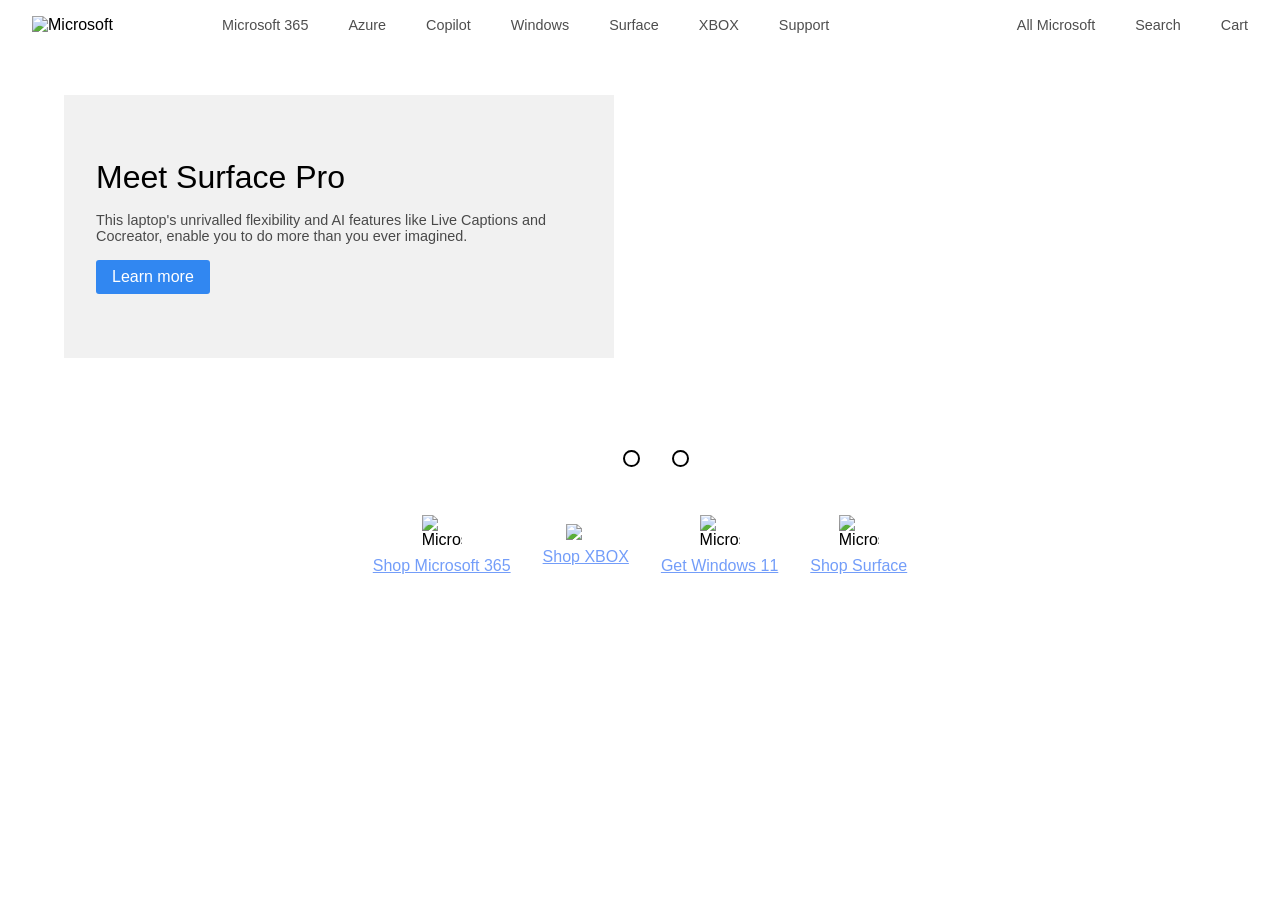
==== prequisite/css/index.html @ f9d5843f "setup cohort learning" ====
<!DOCTYPE html>
<html lang="en">

<head>
    <meta charset="UTF-8">
    <meta name="viewport" content="width=device-width, initial-scale=1.0">
    <title>Document</title>
    <link rel="stylesheet" href="style.css">
    <link href="https://cdn.jsdelivr.net/npm/remixicon@4.9.0/fonts/remixicon.css" rel="stylesheet" />
</head>

<body>
    <nav>
        <div class="left">
            <img src="https://uhf.microsoft.com/images/microsoft/RE1Mu3b.png" alt="Microsoft">
            <a href="#"> Microsoft 365 </a>
            <a href="#"> Azure </a>
            <a href="#"> Copilot </a>
            <a href="#"> Windows </a>
            <a href="#"> Surface </a>
            <a href="#"> XBOX </a>
            <a href="#"> Support </a>
        </div>
        <div class="right">
            <a href="#"> All Microsoft</a>
            <a href="#"> Search</a>
            <a href="#"> Cart</a>
        </div>
    </nav>
    <section>
        <div class="center">
            <div class="left-box">
                <h1>
                    Meet Surface Pro
                </h1>
                <p>This laptop's unrivalled flexibility and AI features like Live Captions and Cocreator, enable you to
                    do more than you ever imagined.
                </p>
                <button>Learn more</button>
            </div>
        </div>
    </section>
    <div class="controls">
        <i class="ri-play-circle-line"></i>
        <i class="ri-arrow-left-s-line"></i>
        <div class="line"></div>
        <div class="line"></div>
        <i id="right" class="ri-arrow-left-s-line"></i>
    </div>
    <div class="icons">
        <div class="first">
            <img src="https://cdn-dynmedia-1.microsoft.com/is/content/microsoftcorp/Link-List-Icons-Microsoft-365?wid=40&hei=40"
                alt="Microsoft">
            <a href="#">Shop Microsoft 365</a>
        </div>
        <div class="second">
            <img
                src="https://cdn-dynmedia-1.microsoft.com/is/content/microsoftcorp/Link-List-Icons-Xbox-Games-Consoles?wid=40&hei=40">
            <a href="#">Shop XBOX</a>
        </div>
        <div class="third">
            <img src="https://cdn-dynmedia-1.microsoft.com/is/content/microsoftcorp/Link-List-Icons-Microsoft-365?wid=40&hei=40"
                alt="Microsoft">
            <a href="#">Get Windows 11</a>
        </div>
        <div class="fourth">
            <img src="https://cdn-dynmedia-1.microsoft.com/is/content/microsoftcorp/Link-List-Icons-Surface-Devices?wid=40&hei=40"
                alt="Microsoft">
            <a href="#">Shop Surface</a>
        </div>
    </div>
</body>

</html>
---- prequisite/css/style.css ----
* {
  margin: 0;
  padding: 0;
  box-sizing: border-box;
  font-family: sans-serif;
}
html,
body {
  height: 100%;
  width: 100%;
}

nav {
  display: flex;
  justify-content: space-between;
  align-items: center;
  padding: 1rem 2rem;
}

.left,
.right {
  display: flex;
  gap: 40px;
  align-items: center;
  justify-content: center;
}

.left > img {
  width: 150px;
}

.left > a,
.right > a {
  text-decoration: none;
  color: rgba(0, 0, 0, 0.699);
  font-size: 0.9rem;
}

.left > a:hover,
.right > a:hover {
  border-bottom: 2px solid black;
}

.center {
  height: 30vw;
  width: 100%;
  background-image: url("https://cdn-dynmedia-1.microsoft.com/is/image/microsoftcorp/Highlight-Surface-Pro-AI-11Ed-Sapphire-MC001-3000x1682:VP5-1920x600");
  background-position: center;
  background-size: cover;
  display: flex;
  align-items: center;
  padding: 1rem 2rem;
}

.left-box {
  border: none;
  background-color: #f1f1f1;
  width: 550px;
  padding: 4rem 2rem;

  margin-bottom: 2rem;
  margin-left: 2rem;
}

.left-box > h1 {
  font-size: 2rem;
  margin-bottom: 1rem;
  font-weight: 300;
}

.left-box > p {
  font-size: 0.9rem;
  margin-bottom: 1rem;
  color: rgba(0, 0, 0, 0.699);
}

.left-box > button {
  text-decoration: none;
  color: white;
  background-color: rgb(49, 135, 241);
  padding: 0.5rem 1rem;
  font-size: 1rem;
  border: none;
  border-radius: 3px;
}

.left-box > button:hover {
  background-color: rgba(22, 118, 236, 0.8);
  cursor: pointer;
}

.controls {
  display: flex;
  justify-content: center;
  align-items: center;
  gap: 2rem;
  padding: 1rem 0;
}

.controls > i {
  font-size: 1.5rem;
}

.line {
  padding: 0.4rem;
  border-radius: 50%;
  border: 2px solid rgb(0, 0, 0);
}

.line:nth-last-child(1) {
  border: 1px solid rgba(169, 38, 38, 0.699);
  /* background-color: rgba(0, 0, 0, 0.699); */
}

#right {
  rotate: 180deg;
}

.icons {
  padding: 2rem 0;
  display: flex;
  justify-content: center;
  align-items: center;
  gap: 2rem;
}

.icons > div {
  display: flex;
  justify-content: center;
  align-items: center;
  gap: 0.5rem;
  flex-direction: column;
}

.icons > div > a {
  color: rgba(55, 115, 246, 0.699);
  font-weight: 500;
}

.icons > div > img {
  width: 40px;
}
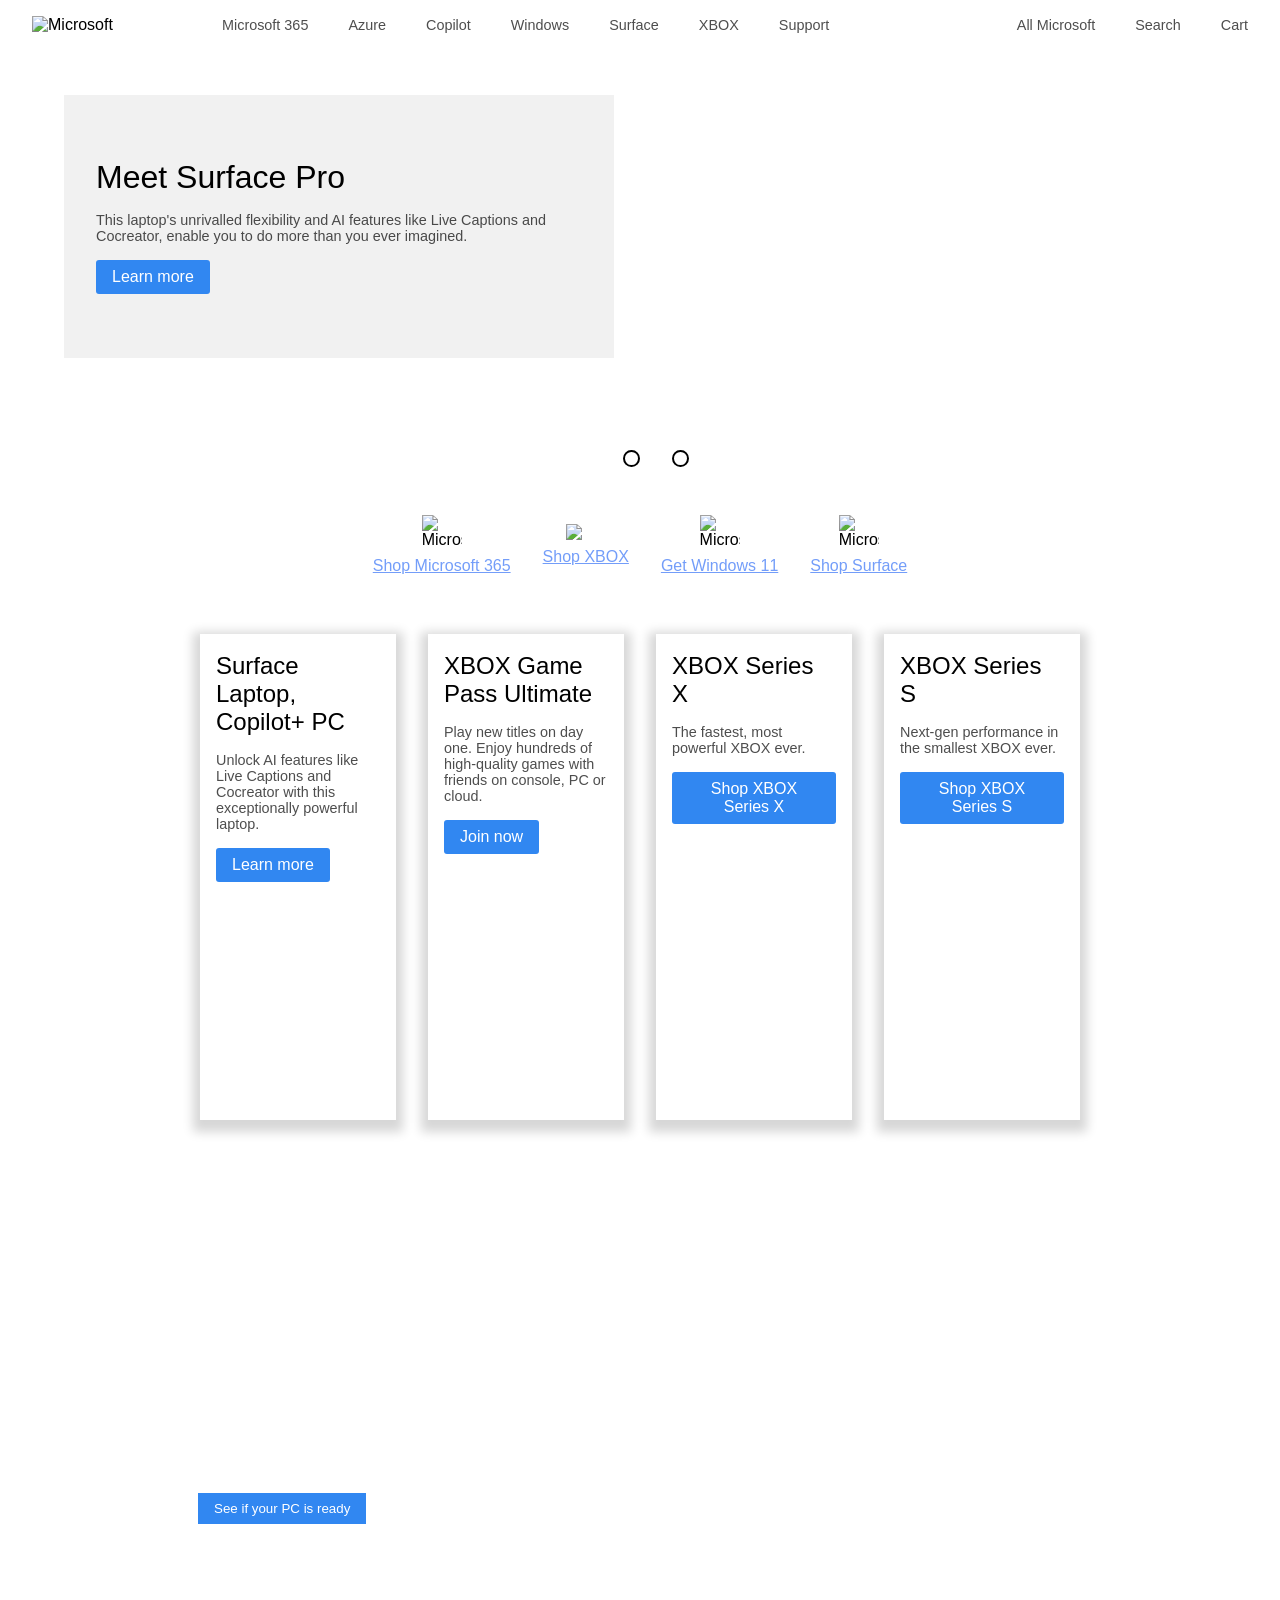
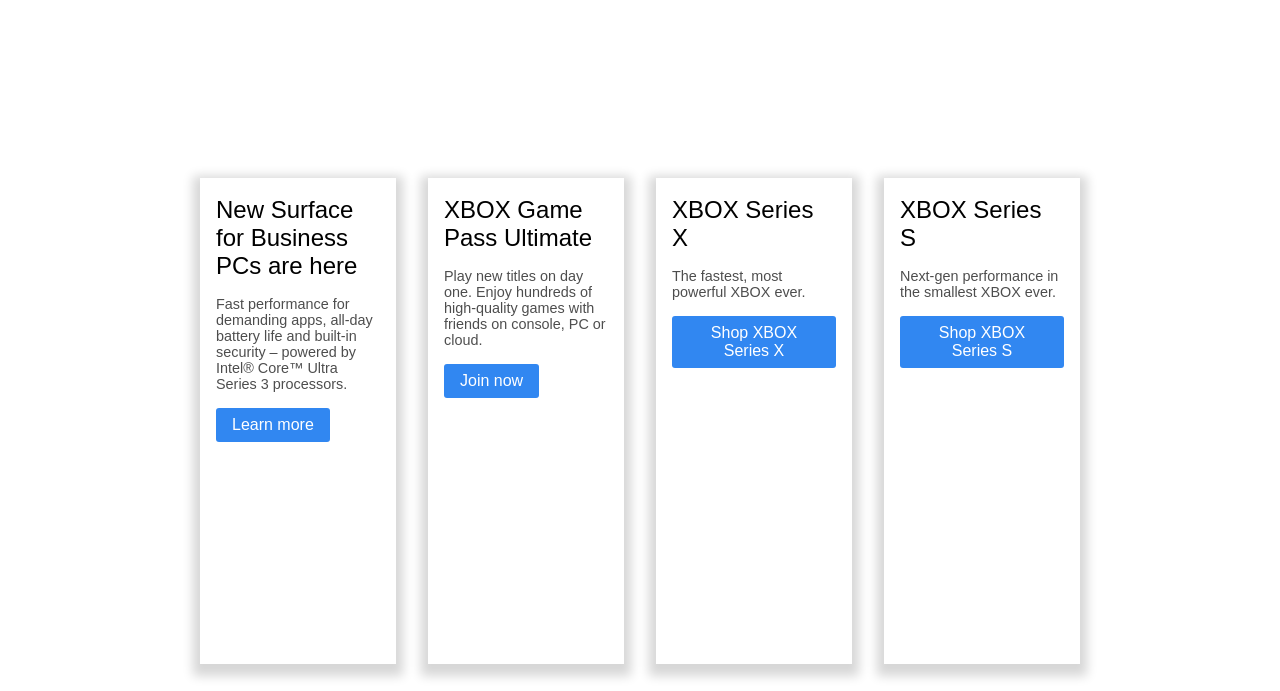
==== commit 0b02a28e: "completed task 1" ====
--- a/prequisite/css/index.html
+++ b/prequisite/css/index.html
@@ -10,65 +10,151 @@
 </head>
 
 <body>
-    <nav>
-        <div class="left">
-            <img src="https://uhf.microsoft.com/images/microsoft/RE1Mu3b.png" alt="Microsoft">
-            <a href="#"> Microsoft 365 </a>
-            <a href="#"> Azure </a>
-            <a href="#"> Copilot </a>
-            <a href="#"> Windows </a>
-            <a href="#"> Surface </a>
-            <a href="#"> XBOX </a>
-            <a href="#"> Support </a>
+    <main>
+
+        <nav>
+            <div class="left">
+                <img src="https://uhf.microsoft.com/images/microsoft/RE1Mu3b.png" alt="Microsoft">
+                <a href="#"> Microsoft 365 </a>
+                <a href="#"> Azure </a>
+                <a href="#"> Copilot </a>
+                <a href="#"> Windows </a>
+                <a href="#"> Surface </a>
+                <a href="#"> XBOX </a>
+                <a href="#"> Support </a>
+            </div>
+            <div class="right">
+                <a href="#"> All Microsoft</a>
+                <a href="#"> Search</a>
+                <a href="#"> Cart</a>
+            </div>
+        </nav>
+        <section>
+            <div class="center">
+                <div class="left-box">
+                    <h1>
+                        Meet Surface Pro
+                    </h1>
+                    <p>This laptop's unrivalled flexibility and AI features like Live Captions and Cocreator, enable you
+                        to
+                        do more than you ever imagined.
+                    </p>
+                    <button>Learn more</button>
+                </div>
+            </div>
+        </section>
+        <div class="controls">
+            <i class="ri-play-circle-line"></i>
+            <i class="ri-arrow-left-s-line"></i>
+            <div class="line"></div>
+            <div class="line"></div>
+            <i id="right" class="ri-arrow-left-s-line"></i>
         </div>
-        <div class="right">
-            <a href="#"> All Microsoft</a>
-            <a href="#"> Search</a>
-            <a href="#"> Cart</a>
+        <div class="icons">
+            <div class="first">
+                <img src="https://cdn-dynmedia-1.microsoft.com/is/content/microsoftcorp/Link-List-Icons-Microsoft-365?wid=40&hei=40"
+                    alt="Microsoft">
+                <a href="#">Shop Microsoft 365</a>
+            </div>
+            <div class="second">
+                <img
+                    src="https://cdn-dynmedia-1.microsoft.com/is/content/microsoftcorp/Link-List-Icons-Xbox-Games-Consoles?wid=40&hei=40">
+                <a href="#">Shop XBOX</a>
+            </div>
+            <div class="third">
+                <img src="https://cdn-dynmedia-1.microsoft.com/is/content/microsoftcorp/Link-List-Icons-Microsoft-365?wid=40&hei=40"
+                    alt="Microsoft">
+                <a href="#">Get Windows 11</a>
+            </div>
+            <div class="fourth">
+                <img src="https://cdn-dynmedia-1.microsoft.com/is/content/microsoftcorp/Link-List-Icons-Surface-Devices?wid=40&hei=40"
+                    alt="Microsoft">
+                <a href="#">Shop Surface</a>
+            </div>
         </div>
-    </nav>
-    <section>
-        <div class="center">
-            <div class="left-box">
-                <h1>
-                    Meet Surface Pro
-                </h1>
-                <p>This laptop's unrivalled flexibility and AI features like Live Captions and Cocreator, enable you to
-                    do more than you ever imagined.
-                </p>
+
+        <div class="container">
+            <div class="box">
+                <img src="https://cdn-dynmedia-1.microsoft.com/is/image/microsoftcorp/Content-Card-Surface-Laptop-AI-7Ed-Sapphire-MC001?wid=380&hei=213&fit=crop"
+                    alt="">
+                <h3>Surface Laptop, Copilot+ PC</h3>
+                <p>Unlock AI features like Live Captions and Cocreator with this exceptionally powerful laptop.</p>
                 <button>Learn more</button>
             </div>
+            <div class="box">
+                <img src="https://cdn-dynmedia-1.microsoft.com/is/image/microsoftcorp/Content-Card-Digital-Content-Xbox-Game-Pass-Oct25?fmt=png-alpha&wid=380&hei=213&fit=crop"
+                    alt="">
+                <h3>XBOX Game Pass Ultimate</h3>
+                <p>Play new titles on day one. Enjoy hundreds of high-quality games with friends on console, PC or
+                    cloud.
+                </p>
+                <button>Join now</button>
+            </div>
+            <div class="box">
+                <img src="https://cdn-dynmedia-1.microsoft.com/is/image/microsoftcorp/gldn-XSS-CP-Xbox-Series-S-Evergreen?wid=380&hei=213&fit=crop"
+                    alt="">
+                <h3>XBOX Series X</h3>
+                <p>The fastest, most powerful XBOX ever.</p>
+                <button>Shop XBOX Series X</button>
+            </div>
+            <div class="box">
+                <img src="https://cdn-dynmedia-1.microsoft.com/is/image/microsoftcorp/gldn-XSX-CP-Xbox-Series-X?wid=380&hei=213&fit=crop"
+                    alt="">
+                <h3>XBOX Series S</h3>
+                <p>Next-gen performance in the smallest XBOX ever.</p>
+                <button>Shop XBOX Series S</button>
+            </div>
         </div>
-    </section>
-    <div class="controls">
-        <i class="ri-play-circle-line"></i>
-        <i class="ri-arrow-left-s-line"></i>
-        <div class="line"></div>
-        <div class="line"></div>
-        <i id="right" class="ri-arrow-left-s-line"></i>
-    </div>
-    <div class="icons">
-        <div class="first">
-            <img src="https://cdn-dynmedia-1.microsoft.com/is/content/microsoftcorp/Link-List-Icons-Microsoft-365?wid=40&hei=40"
-                alt="Microsoft">
-            <a href="#">Shop Microsoft 365</a>
+
+        <div class="container5">
+            <div class="image">
+                <h1>Designed for life today – and tomorrow
+                    .</h1>
+
+                <p> The next-generation of games. Your goals. Friends and family. Windows 11 was made to bring you
+                    closer to everything you love</p>
+
+                <button>See if your PC is ready</button>
+
+            </div>
         </div>
-        <div class="second">
-            <img
-                src="https://cdn-dynmedia-1.microsoft.com/is/content/microsoftcorp/Link-List-Icons-Xbox-Games-Consoles?wid=40&hei=40">
-            <a href="#">Shop XBOX</a>
+
+        <div class="container">
+            <div class="box">
+                <img src="https://cdn-dynmedia-1.microsoft.com/is/image/microsoftcorp/Content-Card-Reimagine-Surface-Laptop-Intel-13in-1Ed-13pt8in-15in-8Ed-Trio-Platinum-COMMR-Homepage?wid=380&hei=213&fit=crop"
+                    alt="">
+                <h3>New Surface for Business PCs are here</h3>
+                <p>Fast performance for demanding apps, all-day battery life and built-in security – powered by Intel®
+                    Core™ Ultra Series 3 processors.</p>
+                <button>Learn more</button>
+            </div>
+            <div class="box">
+                <img src="https://cdn-dynmedia-1.microsoft.com/is/image/microsoftcorp/Content-Card-Microsoft-365-Copilot-COMMR-0625?wid=380&hei=213&fit=crop"
+                    alt="">
+                <h3>XBOX Game Pass Ultimate</h3>
+                <p>Play new titles on day one. Enjoy hundreds of high-quality games with friends on console, PC or
+                    cloud.
+                </p>
+                <button>Join now</button>
+            </div>
+            <div class="box">
+                <img src="https://cdn-dynmedia-1.microsoft.com/is/image/microsoftcorp/Content-Card-Azure-AI-Bloom?wid=380&hei=213&fit=crop"
+                    alt="">
+                <h3>XBOX Series X</h3>
+                <p>The fastest, most powerful XBOX ever.</p>
+                <button>Shop XBOX Series X</button>
+            </div>
+            <div class="box">
+                <img src="https://cdn-dynmedia-1.microsoft.com/is/image/microsoftcorp/Content-Card-Windows-11-Business?wid=380&hei=213&fit=crop"
+                    alt="">
+                <h3>XBOX Series S</h3>
+                <p>Next-gen performance in the smallest XBOX ever.</p>
+                <button>Shop XBOX Series S</button>
+            </div>
         </div>
-        <div class="third">
-            <img src="https://cdn-dynmedia-1.microsoft.com/is/content/microsoftcorp/Link-List-Icons-Microsoft-365?wid=40&hei=40"
-                alt="Microsoft">
-            <a href="#">Get Windows 11</a>
-        </div>
-        <div class="fourth">
-            <img src="https://cdn-dynmedia-1.microsoft.com/is/content/microsoftcorp/Link-List-Icons-Surface-Devices?wid=40&hei=40"
-                alt="Microsoft">
-            <a href="#">Shop Surface</a>
-        </div>
-    </div>
+
+    </main>
+
 </body>
 
 </html>
--- a/prequisite/css/style.css
+++ b/prequisite/css/style.css
@@ -6,6 +6,11 @@
 }
 html,
 body {
+  height: 100%;
+  width: 100%;
+}
+
+main {
   height: 100%;
   width: 100%;
 }
@@ -140,3 +145,94 @@
 .icons > div > img {
   width: 40px;
 }
+
+.container {
+  width: 100%;
+  height: 60%;
+  display: flex;
+  justify-content: center;
+  align-items: center;
+  padding: 1rem 2rem;
+  gap: 2rem;
+  padding: 0 200px;
+}
+
+.container .box {
+  height: 90%;
+  width: 35%;
+  border: none;
+  box-shadow: 0px 5px 10px 7px rgba(0, 0, 0, 0.16);
+}
+
+.box > img {
+  width: 100%;
+  object-position: center;
+  object-fit: cover;
+}
+
+.box > h3 {
+  font-size: 1.5rem;
+  margin-bottom: 1rem;
+  font-weight: 300;
+  padding: 0 1rem;
+}
+
+.box > p {
+  font-size: 0.9rem;
+  padding: 0 1rem;
+  margin-bottom: 1rem;
+  color: rgba(0, 0, 0, 0.699);
+}
+
+.box > button {
+  text-decoration: none;
+  color: white;
+  background-color: rgb(49, 135, 241);
+  padding: 0.5rem 1rem;
+  margin: 0 1rem;
+  font-size: 1rem;
+  border: none;
+  border-radius: 3px;
+}
+
+.container5 {
+  margin: 2rem 0;
+  height: 60%;
+  width: 100%;
+  display: flex;
+  justify-content: center;
+  align-items: center;
+  color: rgb(255, 255, 255);
+}
+
+.image {
+  width: 80%;
+  height: 100%;
+  background-image: url("https://cdn-dynmedia-1.microsoft.com/is/image/microsoftcorp/Highlight-Hero-Windows11-GlobalLaunch:VP5-1596x600");
+  background-position: center;
+  background-size: cover;
+  display: flex;
+  gap: 1rem;
+  justify-content: center;
+  flex-direction: column;
+  padding-left: 70px;
+}
+
+.image > h1 {
+  font-size: 2rem;
+  font-weight: 500;
+}
+
+.image p {
+  font-weight: 400;
+  line-height: 25px;
+  width: 50%;
+}
+
+.image > button {
+  width: fit-content;
+  padding: 0.5rem 1rem;
+  border: none;
+  background-color: rgb(49, 135, 241);
+  color: white;
+}
